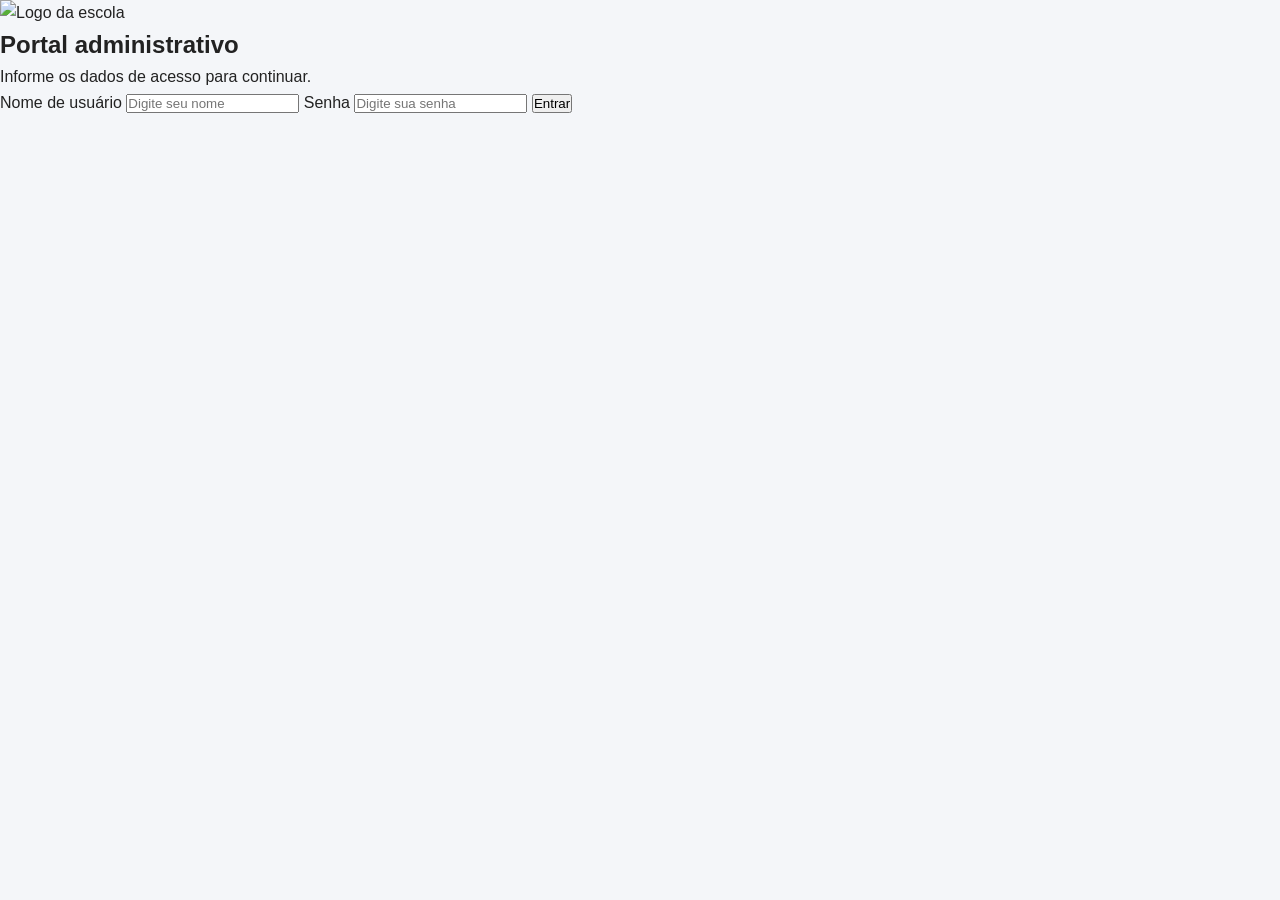
==== admin.html @ ce12b1c9 "Adiciona login e painel administrativo" ====
<!DOCTYPE html>
<html lang="pt-BR">
<head>
    <meta charset="UTF-8">
    <meta name="viewport" content="width=device-width, initial-scale=1.0">
    <title>Painel administrativo</title>
    <link rel="stylesheet" href="style.css">
</head>
<body>

    <script>
        if (sessionStorage.getItem("adminAutorizado") !== "true") {
            window.location.href = "login.html";
        }
    </script>

    <header class="admin-header">
        <img 
            src="imagens/logo-simples.png" 
            alt="Logo da escola"
        >

        <div>
            <span id="nomeAdministrador"></span>
            <button id="btnSair">Sair</button>
        </div>
    </header>

    <main class="admin-container">
        <h1>Painel administrativo</h1>
        <p>Gerencie as informações exibidas no portal escolar.</p>

        <section class="admin-menu">
            <button onclick="mostrarSecao('posts')">
                Gerenciar posts
            </button>

            <button onclick="mostrarSecao('calendario')">
                Gerenciar calendário
            </button>

            <button onclick="mostrarSecao('equipe')">
                Gerenciar equipe
            </button>

            <button onclick="mostrarSecao('interclasse')">
                Gerenciar interclasse
            </button>
        </section>

        <section id="posts" class="admin-secao">
            <h2>Posts do blog</h2>
            <p>Aqui ficará o cadastro, edição e exclusão dos posts.</p>
        </section>

        <section id="calendario" class="admin-secao">
            <h2>Calendário escolar</h2>
            <p>Aqui ficarão eventos, tarefas, trabalhos e jogos.</p>
        </section>

        <section id="equipe" class="admin-secao">
            <h2>Profissionais da escola</h2>
            <p>Aqui será possível cadastrar e editar funcionários.</p>
        </section>

        <section id="interclasse" class="admin-secao">
            <h2>Interclasse</h2>
            <p>Aqui serão gerenciados jogos e classificação.</p>
        </section>
    </main>

    <script src="admin.js"></script>
</body>
</html>
---- style.css ----
:root {
  --azul-marinho: #0d2547;
  --azul-medio: #1e4d8b;
  --azul-claro: #4a90d9;
  --dourado: #d4af37;
  --branco: #ffffff;
  --cinza-claro: #f4f6f9;
  --cinza-medio: #e2e6ea;
  --cinza-texto: #5a6472;
  --sombra: 0 4px 12px rgba(0,0,0,0.08);
}

* {
  margin: 0;
  padding: 0;
  box-sizing: border-box;
}

/* Garante que o rodapé fique sempre colado no final mesmo com pouco conteúdo */
body {
  font-family: 'Segoe UI', Arial, sans-serif;
  background-color: var(--cinza-claro);
  color: #222;
  line-height: 1.6;
  min-height: 100vh;
  display: flex;
  flex-direction: column;
}

main {
  flex: 1;
}

/* HEADER */
.header {
  background-color: var(--azul-marinho);
  position: sticky;
  top: 0;
  z-index: 1000;
  box-shadow: var(--sombra);
}

.header-container {
  max-width: 1200px;
  margin: 0 auto;
  display: flex;
  align-items: center;
  justify-content: space-between;
  padding: 12px 20px;
  flex-wrap: wrap;
}

.logo-link {
  display: flex;
  align-items: center;
  gap: 12px;
  text-decoration: none;
  color: var(--branco);
}

.logo-img {
  width: 44px;
  height: 44px;
  border-radius: 50%;
  object-fit: cover;
  border: none;
  display: block;
}

.school-name {
  font-weight: 600;
  font-size: 16px;
}

.nav {
  display: flex;
  align-items: center;
  gap: 20px;
}

.nav a {
  color: var(--branco);
  text-decoration: none;
  font-size: 15px;
  font-weight: 500;
  padding: 8px 4px;
  border-bottom: 2px solid transparent;
  transition: 0.2s;
}

.nav a:hover,
.nav a.active {
  border-bottom: 2px solid var(--dourado);
  color: var(--dourado);
}

.btn-login {
  background-color: var(--dourado);
  color: #1a1a1a !important;
  font-weight: 600 !important;
  padding: 6px 16px !important;
  border-radius: 20px;
  border-bottom: none !important;
  transition: opacity 0.2s;
}

.btn-login:hover {
  opacity: 0.9;
  border-bottom: none !important;
}

.menu-toggle {
  display: none;
  flex-direction: column;
  gap: 5px;
  background: none;
  border: none;
  cursor: pointer;
}

.menu-toggle span {
  width: 26px;
  height: 3px;
  background-color: var(--branco);
  border-radius: 2px;
}

/* HERO */
.hero {
  background: linear-gradient(135deg, var(--azul-marinho), var(--azul-medio));
  color: var(--branco);
  text-align: center;
  padding: 60px 20px;
}

.hero h1 {
  font-size: 32px;
  margin-bottom: 12px;
}

.hero p {
  font-size: 16px;
  opacity: 0.9;
}

/* PAGE TITLE */
.page-title {
  text-align: center;
  padding: 50px 20px 20px;
  background-color: var(--azul-marinho);
  color: var(--branco);
}

.page-title h1 {
  font-size: 30px;
  margin-bottom: 10px;
}

.page-title p {
  opacity: 0.9;
  font-size: 15px;
}

/* FILTERS */
.filters {
  max-width: 1200px;
  margin: 30px auto 0;
  padding: 0 20px;
  display: flex;
  gap: 10px;
  flex-wrap: wrap;
}

.filter-btn {
  padding: 8px 18px;
  border-radius: 20px;
  border: 1px solid var(--azul-medio);
  background-color: var(--branco);
  color: var(--azul-medio);
  cursor: pointer;
  font-size: 14px;
  transition: 0.2s;
}

.filter-btn.active,
.filter-btn:hover {
  background-color: var(--azul-medio);
  color: var(--branco);
}

/* POSTS */
.posts-grid {
  max-width: 1200px;
  margin: 30px auto 60px;
  padding: 0 20px;
  display: grid;
  grid-template-columns: repeat(3, 1fr);
  gap: 24px;
}

.post-card {
  background-color: var(--branco);
  border-radius: 12px;
  overflow: hidden;
  box-shadow: var(--sombra);
  transition: transform 0.2s;
}

.post-card:hover {
  transform: translateY(-4px);
}

.post-card.hidden {
  display: none;
}

.post-image {
  width: 100%;
  height: 160px;
  object-fit: cover;
}

.post-content {
  padding: 18px;
}

.post-tag {
  display: inline-block;
  font-size: 12px;
  font-weight: 600;
  padding: 4px 10px;
  border-radius: 12px;
  margin-bottom: 10px;
  color: var(--branco);
}

.tag-edital { background-color: #c0392b; }
.tag-gabarito { background-color: #27ae60; }
.tag-comunicado { background-color: var(--azul-medio); }
.tag-evento { background-color: var(--dourado); color: #333; }

.post-content h3 {
  font-size: 18px;
  margin-bottom: 6px;
  color: var(--azul-marinho);
}

.post-date {
  font-size: 13px;
  color: var(--cinza-texto);
  margin-bottom: 10px;
}

.post-excerpt {
  font-size: 14px;
  color: #444;
  margin-bottom: 14px;
}

.post-link {
  font-weight: 600;
  color: var(--azul-medio);
  text-decoration: none;
  font-size: 14px;
}

.post-link:hover {
  text-decoration: underline;
}

/* SECTION HEADING */
.section-heading {
  max-width: 1200px;
  margin: 40px auto 20px;
  padding: 0 20px;
  color: var(--azul-marinho);
  font-size: 22px;
  border-left: 4px solid var(--dourado);
  padding-left: 12px;
}

/* TEAM */
.team-section {
  max-width: 1200px;
  margin: 0 auto;
}

.team-grid {
  max-width: 1200px;
  margin: 0 auto 20px;
  padding: 0 20px;
  display: grid;
  grid-template-columns: repeat(4, 1fr);
  gap: 20px;
}

.team-card {
  background-color: var(--branco);
  border-radius: 12px;
  box-shadow: var(--sombra);
  padding: 20px;
  text-align: center;
}

.team-photo {
  width: 100px;
  height: 100px;
  margin: 0 auto 14px;
  border-radius: 50%;
  object-fit: cover;
  border: 2px solid var(--cinza-medio);
}

.team-card h3 {
  font-size: 16px;
  color: var(--azul-marinho);
  margin-bottom: 4px;
}

.team-role {
  font-size: 13px;
  color: var(--cinza-texto);
}

/* CALENDAR */
.calendar-select-hint {
  max-width: 1200px;
  margin: 30px auto 0;
  padding: 16px 20px;
  display: flex;
  align-items: center;
  gap: 12px;
  flex-wrap: wrap;
}

.calendar-select-hint label {
  font-weight: 600;
  color: var(--azul-marinho);
}

.calendar-select-hint select {
  padding: 8px 12px;
  border-radius: 8px;
  border: 1px solid var(--cinza-medio);
  font-size: 14px;
  color: var(--azul-marinho);
  background-color: var(--branco);
  font-weight: 600;
  cursor: pointer;
}

.calendar-wrapper {
  max-width: 1200px;
  margin: 20px auto 60px;
  padding: 0 20px;
}

.calendar-header {
  text-align: center;
  margin-bottom: 16px;
}

.calendar-header h2 {
  color: var(--azul-marinho);
  font-size: 22px;
}

.calendar-grid {
  display: grid;
  grid-template-columns: repeat(7, 1fr);
  gap: 6px;
  background-color: var(--branco);
  padding: 16px;
  border-radius: 12px;
  box-shadow: var(--sombra);
}

.calendar-day-name {
  text-align: center;
  font-weight: 600;
  color: var(--azul-medio);
  font-size: 13px;
  padding-bottom: 8px;
}

.calendar-day {
  min-height: 70px;
  border-radius: 8px;
  background-color: var(--cinza-claro);
  padding: 6px;
  display: flex;
  flex-direction: column;
  gap: 4px;
  font-size: 12px;
}

.calendar-day.empty {
  background-color: transparent;
}

.day-number {
  font-weight: 600;
  color: #333;
  font-size: 13px;
}

.event-dot {
  font-size: 10px;
  padding: 2px 6px;
  border-radius: 6px;
  color: var(--branco);
  text-align: center;
}

.event-geral { background-color: var(--azul-medio); }
.event-prova { background-color: #d4af37; color: #333; }
.event-trabalho { background-color: #27ae60; }
.event-jogo { background-color: #c0392b; }
.event-reuniao { background-color: #8e44ad; }

.calendar-legend {
  display: flex;
  flex-wrap: wrap;
  gap: 16px;
  margin-top: 18px;
  justify-content: center;
}

.legend-item {
  display: flex;
  align-items: center;
  gap: 6px;
  font-size: 13px;
  color: var(--cinza-texto);
}

.legend-dot {
  width: 12px;
  height: 12px;
  border-radius: 50%;
  display: inline-block;
}

/* INTERCLASSE */
.sport-tabs {
  max-width: 1200px;
  margin: 30px auto 0;
  padding: 0 20px;
  display: flex;
  gap: 12px;
}

.sport-tab {
  flex: 1;
  padding: 14px;
  border: none;
  background-color: var(--branco);
  color: var(--azul-marinho);
  font-weight: 600;
  font-size: 15px;
  border-radius: 10px;
  cursor: pointer;
  box-shadow: var(--sombra);
  transition: 0.2s;
}

.sport-tab.active {
  background-color: var(--azul-marinho);
  color: var(--branco);
}

.sport-content {
  max-width: 1200px;
  margin: 0 auto 60px;
  padding: 0 20px;
}

.table-wrapper {
  max-width: 1200px;
  margin: 0 auto 10px;
  padding: 0 20px;
  overflow-x: auto;
}

.ranking-table,
.scorers-table {
  width: 100%;
  border-collapse: collapse;
  background-color: var(--branco);
  border-radius: 12px;
  overflow: hidden;
  box-shadow: var(--sombra);
  min-width: 500px;
}

.ranking-table th,
.ranking-table td,
.scorers-table th,
.scorers-table td {
  padding: 10px 12px;
  text-align: center;
  font-size: 14px;
}

.ranking-table thead,
.scorers-table thead {
  background-color: var(--azul-marinho);
  color: var(--branco);
}

.ranking-table tbody tr:nth-child(even),
.scorers-table tbody tr:nth-child(even) {
  background-color: var(--cinza-claro);
}

.ranking-table tbody tr:first-child {
  font-weight: 600;
  color: var(--azul-medio);
}

.matches-grid {
  max-width: 1200px;
  margin: 0 auto 20px;
  padding: 0 20px;
  display: grid;
  grid-template-columns: repeat(2, 1fr);
  gap: 16px;
}

.match-card {
  background-color: var(--branco);
  border-radius: 12px;
  box-shadow: var(--sombra);
  padding: 18px;
  border-left: 4px solid var(--azul-medio);
}

.match-card.finished {
  border-left-color: var(--dourado);
}

.match-date {
  font-size: 13px;
  color: var(--cinza-texto);
  margin-bottom: 10px;
}

.match-teams {
  display: flex;
  align-items: center;
  justify-content: center;
  gap: 16px;
  font-weight: 600;
  font-size: 18px;
  color: var(--azul-marinho);
  margin-bottom: 8px;
}

.vs {
  color: var(--cinza-texto);
  font-weight: 400;
  font-size: 14px;
}

.score {
  font-size: 20px;
  color: var(--dourado);
  background-color: var(--azul-marinho);
  padding: 4px 14px;
  border-radius: 8px;
}

.match-scorers,
.match-sets {
  font-size: 13px;
  color: var(--cinza-texto);
  text-align: center;
}

/* CONTACTS */
.contacts-grid {
  max-width: 1200px;
  margin: 40px auto 60px;
  padding: 0 20px;
  display: grid;
  grid-template-columns: repeat(3, 1fr);
  gap: 20px;
}

.contact-card {
  background-color: var(--branco);
  border-radius: 12px;
  box-shadow: var(--sombra);
  padding: 30px 20px;
  text-align: center;
  text-decoration: none;
  color: inherit;
  transition: transform 0.2s;
  display: block;
}

.contact-card:hover {
  transform: translateY(-4px);
}

.contact-icon {
  font-size: 32px;
  margin-bottom: 12px;
}

.contact-card h3 {
  color: var(--azul-marinho);
  font-size: 17px;
  margin-bottom: 8px;
}

.contact-card p {
  font-size: 14px;
  color: var(--cinza-texto);
}

/* FOOTER */
.footer {
  background-color: var(--azul-marinho);
  color: var(--branco);
  text-align: center;
  padding: 30px 20px;
  margin-top: auto;
}

.footer h3 {
  font-size: 16px;
  margin-bottom: 8px;
}

.footer p {
  font-size: 13px;
  opacity: 0.85;
  margin-bottom: 4px;
}

/* RESPONSIVO */
@media (max-width: 992px) {
  .posts-grid { grid-template-columns: repeat(2, 1fr); }
  .team-grid { grid-template-columns: repeat(3, 1fr); }
  .matches-grid { grid-template-columns: 1fr; }
  .contacts-grid { grid-template-columns: repeat(2, 1fr); }
}

@media (max-width: 768px) {
  .menu-toggle { display: flex; }
  .nav {
    display: none;
    flex-direction: column;
    width: 100%;
    background-color: var(--azul-marinho);
    text-align: center;
    padding: 10px 0;
    gap: 0;
  }
  .nav.open { display: flex; }
  .nav a {
    padding: 12px 0;
    width: 100%;
    border-bottom: 1px solid rgba(255,255,255,0.1);
  }
  .btn-login { border-radius: 0; }
  .school-name { font-size: 13px; }
  .hero h1 { font-size: 24px; }
  .posts-grid { grid-template-columns: 1fr; }
  .team-grid { grid-template-columns: repeat(2, 1fr); }
  .calendar-day { min-height: 50px; font-size: 10px; }
  .calendar-day-name { font-size: 11px; }
  .sport-tabs { flex-direction: column; }
  .matches-grid { grid-template-columns: 1fr; }
  .contacts-grid { grid-template-columns: 1fr; }
  .calendar-select-hint { flex-direction: column; align-items: flex-start; }
}

@media (max-width: 480px) {
  .team-grid { grid-template-columns: 1fr; }
  .header-container { padding: 10px 16px; }
  .school-name { display: none; }
}
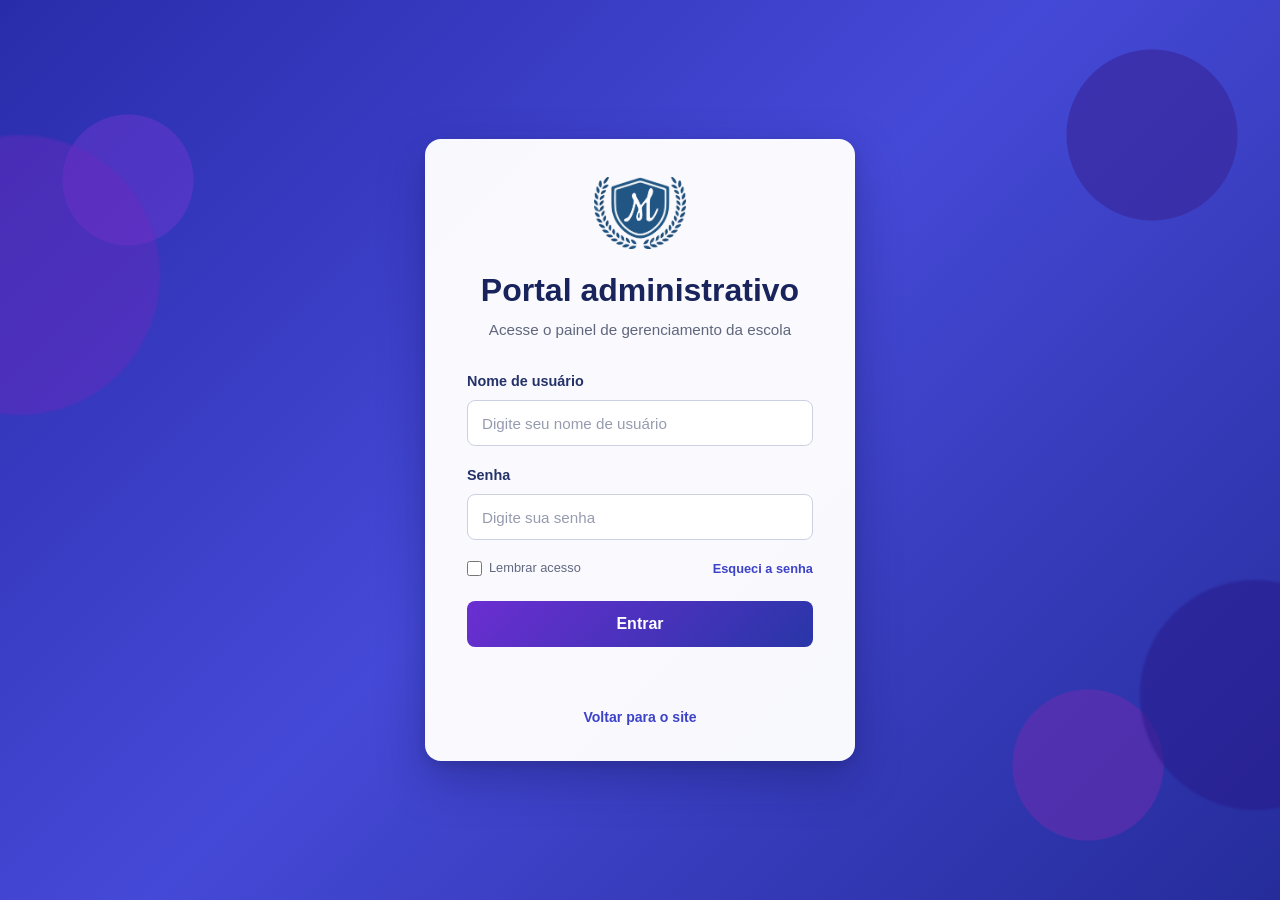
==== commit 79da6670: "Permite navegar pelo site durante a sessão administrativa" ====
--- a/admin.html
+++ b/admin.html
@@ -3,8 +3,10 @@
 <head>
     <meta charset="UTF-8">
     <meta name="viewport" content="width=device-width, initial-scale=1.0">
+
     <title>Painel administrativo</title>
-    <link rel="stylesheet" href="style.css">
+
+    <link rel="stylesheet" href="admin.css">
 </head>
 <body>
 
@@ -15,57 +17,284 @@
     </script>
 
     <header class="admin-header">
-        <img 
-            src="imagens/logo-simples.png" 
-            alt="Logo da escola"
-        >
-
-        <div>
+        <div class="admin-brand">
+            <span class="admin-logo">JM</span>
+            <div>
+                <strong>Portal administrativo</strong>
+                <small>EEEI Prof. Joaquim Andrade Meirelles</small>
+            </div>
+        </div>
+
+        <div class="admin-user">
             <span id="nomeAdministrador"></span>
-            <button id="btnSair">Sair</button>
+            <a href="index.html" class="btn-ver-site">Ver site</a>
+            <button id="btnSair" class="btn-sair">Sair</button>
         </div>
     </header>
 
-    <main class="admin-container">
-        <h1>Painel administrativo</h1>
-        <p>Gerencie as informações exibidas no portal escolar.</p>
-
-        <section class="admin-menu">
-            <button onclick="mostrarSecao('posts')">
-                Gerenciar posts
-            </button>
-
-            <button onclick="mostrarSecao('calendario')">
-                Gerenciar calendário
-            </button>
-
-            <button onclick="mostrarSecao('equipe')">
-                Gerenciar equipe
-            </button>
-
-            <button onclick="mostrarSecao('interclasse')">
-                Gerenciar interclasse
-            </button>
-        </section>
-
-        <section id="posts" class="admin-secao">
-            <h2>Posts do blog</h2>
-            <p>Aqui ficará o cadastro, edição e exclusão dos posts.</p>
-        </section>
-
-        <section id="calendario" class="admin-secao">
-            <h2>Calendário escolar</h2>
-            <p>Aqui ficarão eventos, tarefas, trabalhos e jogos.</p>
-        </section>
-
-        <section id="equipe" class="admin-secao">
-            <h2>Profissionais da escola</h2>
-            <p>Aqui será possível cadastrar e editar funcionários.</p>
-        </section>
-
-        <section id="interclasse" class="admin-secao">
-            <h2>Interclasse</h2>
-            <p>Aqui serão gerenciados jogos e classificação.</p>
+    <main class="admin-layout">
+
+        <aside class="admin-sidebar">
+            <button class="menu-admin ativo" data-secao="inicio">
+                Visão geral
+            </button>
+
+            <button class="menu-admin" data-secao="posts">
+                Posts do blog
+            </button>
+
+            <button class="menu-admin" data-secao="eventos">
+                Calendário
+            </button>
+
+            <button class="menu-admin" data-secao="equipe">
+                Profissionais
+            </button>
+
+            <button class="menu-admin" data-secao="jogos">
+                Interclasse
+            </button>
+            <a href="index.html" class="link-menu-admin">Ver site público</a>
+        </aside>
+
+        <section class="admin-content">
+
+            <section id="inicio" class="secao-admin ativa">
+                <h1>Visão geral</h1>
+                <p class="descricao-admin">
+                    Gerencie as informações apresentadas no portal da escola.
+                </p>
+
+                <div class="cards-resumo">
+                    <div class="card-resumo">
+                        <span id="totalPosts">0</span>
+                        <p>Posts cadastrados</p>
+                    </div>
+
+                    <div class="card-resumo">
+                        <span id="totalEventos">0</span>
+                        <p>Eventos cadastrados</p>
+                    </div>
+
+                    <div class="card-resumo">
+                        <span id="totalEquipe">0</span>
+                        <p>Profissionais cadastrados</p>
+                    </div>
+
+                    <div class="card-resumo">
+                        <span id="totalJogos">0</span>
+                        <p>Jogos cadastrados</p>
+                    </div>
+                </div>
+            </section>
+
+            <section id="posts" class="secao-admin">
+                <div class="titulo-secao">
+                    <div>
+                        <h1>Posts do blog</h1>
+                        <p>Adicione, edite ou remova notícias da escola.</p>
+                    </div>
+
+                    <button class="btn-principal" id="btnNovoPost">
+                        Novo post
+                    </button>
+                </div>
+
+                <form id="formPost" class="form-admin oculto">
+                    <input type="hidden" id="postId">
+
+                    <label for="postTitulo">Título</label>
+                    <input type="text" id="postTitulo" required>
+
+                    <label for="postResumo">Resumo</label>
+                    <textarea id="postResumo" rows="3" required></textarea>
+
+                    <label for="postConteudo">Conteúdo</label>
+                    <textarea id="postConteudo" rows="6" required></textarea>
+
+                    <label for="postImagem">Caminho da imagem</label>
+                    <input
+                        type="text"
+                        id="postImagem"
+                        placeholder="imagens/nome-da-imagem.jpg"
+                    >
+
+                    <label for="postData">Data de publicação</label>
+                    <input type="date" id="postData" required>
+
+                    <div class="acoes-form">
+                        <button type="submit" class="btn-principal">
+                            Salvar post
+                        </button>
+
+                        <button type="button" class="btn-secundario" id="cancelarPost">
+                            Cancelar
+                        </button>
+                    </div>
+                </form>
+
+                <div id="listaPosts" class="lista-admin"></div>
+            </section>
+
+            <section id="eventos" class="secao-admin">
+                <div class="titulo-secao">
+                    <div>
+                        <h1>Calendário escolar</h1>
+                        <p>Gerencie eventos, tarefas, provas e trabalhos.</p>
+                    </div>
+
+                    <button class="btn-principal" id="btnNovoEvento">
+                        Novo evento
+                    </button>
+                </div>
+
+                <form id="formEvento" class="form-admin oculto">
+                    <input type="hidden" id="eventoId">
+
+                    <label for="eventoTitulo">Título</label>
+                    <input type="text" id="eventoTitulo" required>
+
+                    <label for="eventoDescricao">Descrição</label>
+                    <textarea id="eventoDescricao" rows="4" required></textarea>
+
+                    <label for="eventoTipo">Tipo</label>
+                    <select id="eventoTipo" required>
+                        <option value="">Selecione</option>
+                        <option value="Evento escolar">Evento escolar</option>
+                        <option value="Entrega de trabalho">Entrega de trabalho</option>
+                        <option value="Tarefa">Tarefa</option>
+                        <option value="Prova">Prova</option>
+                        <option value="Jogo do interclasse">Jogo do interclasse</option>
+                    </select>
+
+                    <label for="eventoTurma">Turma</label>
+                    <select id="eventoTurma" required>
+                        <option value="Todas">Todas as turmas</option>
+                        <option value="1º A">1º A</option>
+                        <option value="1º B">1º B</option>
+                        <option value="2º A">2º A</option>
+                        <option value="2º B">2º B</option>
+                        <option value="3º A">3º A</option>
+                        <option value="3º B">3º B</option>
+                    </select>
+
+                    <label for="eventoData">Data</label>
+                    <input type="date" id="eventoData" required>
+
+                    <div class="acoes-form">
+                        <button type="submit" class="btn-principal">
+                            Salvar evento
+                        </button>
+
+                        <button type="button" class="btn-secundario" id="cancelarEvento">
+                            Cancelar
+                        </button>
+                    </div>
+                </form>
+
+                <div id="listaEventos" class="lista-admin"></div>
+            </section>
+
+            <section id="equipe" class="secao-admin">
+                <div class="titulo-secao">
+                    <div>
+                        <h1>Profissionais</h1>
+                        <p>Gerencie os profissionais apresentados no site.</p>
+                    </div>
+
+                    <button class="btn-principal" id="btnNovoProfissional">
+                        Novo profissional
+                    </button>
+                </div>
+
+                <form id="formProfissional" class="form-admin oculto">
+                    <input type="hidden" id="profissionalId">
+
+                    <label for="profissionalNome">Nome</label>
+                    <input type="text" id="profissionalNome" required>
+
+                    <label for="profissionalCargo">Cargo</label>
+                    <input type="text" id="profissionalCargo" required>
+
+                    <label for="profissionalDescricao">Descrição</label>
+                    <textarea id="profissionalDescricao" rows="4" required></textarea>
+
+                    <label for="profissionalImagem">Caminho da imagem</label>
+                    <input
+                        type="text"
+                        id="profissionalImagem"
+                        placeholder="imagens/equipe/nome.jpg"
+                    >
+
+                    <div class="acoes-form">
+                        <button type="submit" class="btn-principal">
+                            Salvar profissional
+                        </button>
+
+                        <button type="button" class="btn-secundario" id="cancelarProfissional">
+                            Cancelar
+                        </button>
+                    </div>
+                </form>
+
+                <div id="listaEquipe" class="lista-admin"></div>
+            </section>
+
+            <section id="jogos" class="secao-admin">
+                <div class="titulo-secao">
+                    <div>
+                        <h1>Interclasse</h1>
+                        <p>Cadastre os próximos jogos do interclasse.</p>
+                    </div>
+
+                    <button class="btn-principal" id="btnNovoJogo">
+                        Novo jogo
+                    </button>
+                </div>
+
+                <form id="formJogo" class="form-admin oculto">
+                    <input type="hidden" id="jogoId">
+
+                    <label for="jogoModalidade">Modalidade</label>
+                    <input type="text" id="jogoModalidade" placeholder="Ex.: Futsal" required>
+
+                    <label for="jogoTurmaA">Primeira turma</label>
+                    <input type="text" id="jogoTurmaA" placeholder="Ex.: 2º A" required>
+
+                    <label for="jogoTurmaB">Segunda turma</label>
+                    <input type="text" id="jogoTurmaB" placeholder="Ex.: 3º B" required>
+
+                    <label for="jogoDia">Dia</label>
+                    <input type="date" id="jogoDia" required>
+
+                    <label for="jogoPeriodo">Período</label>
+                    <select id="jogoPeriodo" required>
+                        <option value="">Selecione</option>
+                        <option value="1">1º período</option>
+                        <option value="2">2º período</option>
+                        <option value="3">3º período</option>
+                        <option value="4">4º período</option>
+                        <option value="5">5º período</option>
+                        <option value="6">6º período</option>
+                        <option value="7">7º período</option>
+                        <option value="8">8º período</option>
+                        <option value="9">9º período</option>
+                    </select>
+
+                    <div class="acoes-form">
+                        <button type="submit" class="btn-principal">
+                            Salvar jogo
+                        </button>
+
+                        <button type="button" class="btn-secundario" id="cancelarJogo">
+                            Cancelar
+                        </button>
+                    </div>
+                </form>
+
+                <div id="listaJogos" class="lista-admin"></div>
+            </section>
+
         </section>
     </main>
 
--- a/admin.css
+++ b/admin.css
@@ -0,0 +1,388 @@
+* {
+    box-sizing: border-box;
+}
+
+body {
+    margin: 0;
+    min-height: 100vh;
+    background: #f3f5f8;
+    color: #172d4d;
+    font-family: Arial, Helvetica, sans-serif;
+}
+
+.admin-header {
+    min-height: 76px;
+    padding: 0 5%;
+    display: flex;
+    align-items: center;
+    justify-content: space-between;
+    gap: 20px;
+    background: #102f54;
+    color: #ffffff;
+}
+
+.admin-brand {
+    display: flex;
+    align-items: center;
+    gap: 12px;
+}
+
+.admin-brand small {
+    display: block;
+    margin-top: 4px;
+    color: #d8e3f0;
+    font-size: 12px;
+}
+
+.admin-logo {
+    width: 42px;
+    height: 42px;
+    display: grid;
+    place-items: center;
+    border: 2px solid #ffffff;
+    border-radius: 50%;
+    color: #ffffff;
+    font-weight: bold;
+}
+
+.admin-user {
+    display: flex;
+    align-items: center;
+    gap: 14px;
+    font-size: 14px;
+}
+
+.btn-sair {
+    padding: 9px 18px;
+    border: 0;
+    border-radius: 20px;
+    background: #d9ae27;
+    color: #172d4d;
+    font-weight: bold;
+    cursor: pointer;
+}
+
+.admin-layout {
+    display: flex;
+    min-height: calc(100vh - 76px);
+}
+
+.admin-sidebar {
+    width: 240px;
+    padding: 25px 15px;
+    background: #ffffff;
+    border-right: 1px solid #dce2ea;
+}
+
+.menu-admin {
+    width: 100%;
+    padding: 14px 16px;
+    margin-bottom: 8px;
+    border: 0;
+    border-radius: 7px;
+    background: transparent;
+    color: #294566;
+    text-align: left;
+    font-size: 15px;
+    cursor: pointer;
+}
+
+.menu-admin:hover,
+.menu-admin.ativo {
+    background: #102f54;
+    color: #ffffff;
+}
+
+.admin-content {
+    width: 100%;
+    max-width: 1200px;
+    padding: 38px;
+}
+
+.secao-admin {
+    display: none;
+}
+
+.secao-admin.ativa {
+    display: block;
+}
+
+.secao-admin h1 {
+    margin: 0 0 8px;
+    color: #102f54;
+    font-size: 28px;
+}
+
+.descricao-admin,
+.titulo-secao p {
+    margin: 0;
+    color: #697588;
+}
+
+.titulo-secao {
+    display: flex;
+    align-items: center;
+    justify-content: space-between;
+    gap: 20px;
+    margin-bottom: 28px;
+}
+
+.cards-resumo {
+    display: grid;
+    grid-template-columns: repeat(4, 1fr);
+    gap: 18px;
+    margin-top: 30px;
+}
+
+.card-resumo {
+    padding: 24px;
+    background: #ffffff;
+    border-left: 5px solid #d9ae27;
+    border-radius: 8px;
+    box-shadow: 0 3px 12px rgba(16, 47, 84, 0.08);
+}
+
+.card-resumo span {
+    display: block;
+    color: #102f54;
+    font-size: 32px;
+    font-weight: bold;
+}
+
+.card-resumo p {
+    margin: 8px 0 0;
+    color: #697588;
+}
+
+.btn-principal,
+.btn-secundario {
+    padding: 11px 18px;
+    border-radius: 6px;
+    font-size: 14px;
+    font-weight: bold;
+    cursor: pointer;
+}
+
+.btn-principal {
+    border: 0;
+    background: #102f54;
+    color: #ffffff;
+}
+
+.btn-principal:hover {
+    background: #1b4778;
+}
+
+.btn-secundario {
+    border: 1px solid #bcc8d5;
+    background: #ffffff;
+    color: #294566;
+}
+
+.form-admin {
+    max-width: 700px;
+    padding: 25px;
+    margin-bottom: 28px;
+    background: #ffffff;
+    border-radius: 8px;
+    box-shadow: 0 3px 12px rgba(16, 47, 84, 0.08);
+}
+
+.form-admin.oculto {
+    display: none;
+}
+
+.form-admin label {
+    display: block;
+    margin: 15px 0 6px;
+    color: #294566;
+    font-size: 14px;
+    font-weight: bold;
+}
+
+.form-admin input,
+.form-admin textarea,
+.form-admin select {
+    width: 100%;
+    padding: 11px 12px;
+    border: 1px solid #cbd4df;
+    border-radius: 5px;
+    background: #ffffff;
+    color: #172d4d;
+    font: inherit;
+}
+
+.form-admin textarea {
+    resize: vertical;
+}
+
+.form-admin input:focus,
+.form-admin textarea:focus,
+.form-admin select:focus {
+    border-color: #d9ae27;
+    outline: 3px solid rgba(217, 174, 39, 0.18);
+}
+
+.acoes-form {
+    display: flex;
+    gap: 10px;
+    margin-top: 22px;
+}
+
+.lista-admin {
+    display: grid;
+    gap: 14px;
+}
+
+.item-admin {
+    display: flex;
+    align-items: center;
+    justify-content: space-between;
+    gap: 20px;
+    padding: 18px 20px;
+    background: #ffffff;
+    border-radius: 8px;
+    box-shadow: 0 3px 12px rgba(16, 47, 84, 0.07);
+}
+
+.item-admin h3 {
+    margin: 0 0 7px;
+    color: #102f54;
+}
+
+.item-admin p {
+    margin: 4px 0;
+    color: #697588;
+    line-height: 1.4;
+}
+
+.item-acoes {
+    display: flex;
+    flex-shrink: 0;
+    gap: 8px;
+}
+
+.btn-editar,
+.btn-excluir {
+    padding: 8px 12px;
+    border-radius: 5px;
+    cursor: pointer;
+    font-weight: bold;
+}
+
+.btn-editar {
+    border: 1px solid #315f91;
+    background: #ffffff;
+    color: #315f91;
+}
+
+.btn-excluir {
+    border: 1px solid #c0392b;
+    background: #ffffff;
+    color: #c0392b;
+}
+
+.vazio {
+    padding: 25px;
+    background: #ffffff;
+    border-radius: 8px;
+    color: #697588;
+    text-align: center;
+}
+
+@media (max-width: 800px) {
+    .admin-header {
+        padding: 15px 20px;
+        align-items: flex-start;
+        flex-direction: column;
+    }
+
+    .admin-user {
+        width: 100%;
+        justify-content: space-between;
+    }
+
+    .admin-layout {
+        display: block;
+    }
+
+    .admin-sidebar {
+        width: 100%;
+        display: flex;
+        gap: 8px;
+        overflow-x: auto;
+        border-right: 0;
+        border-bottom: 1px solid #dce2ea;
+    }
+
+    .menu-admin {
+        min-width: max-content;
+        margin: 0;
+    }
+
+    .admin-content {
+        padding: 25px 18px;
+    }
+
+    .cards-resumo {
+        grid-template-columns: repeat(2, 1fr);
+    }
+
+    .titulo-secao {
+        align-items: flex-start;
+        flex-direction: column;
+    }
+
+    .item-admin {
+        align-items: flex-start;
+        flex-direction: column;
+    }
+}
+
+@media (max-width: 480px) {
+    .cards-resumo {
+        grid-template-columns: 1fr;
+    }
+
+    .item-acoes {
+        width: 100%;
+    }
+
+    .btn-editar,
+    .btn-excluir {
+        flex: 1;
+    }
+}
+
+.btn-ver-site {
+    padding: 9px 15px;
+    border: 1px solid rgba(255, 255, 255, 0.7);
+    border-radius: 20px;
+    color: #ffffff;
+    font-size: 13px;
+    font-weight: bold;
+    text-decoration: none;
+    transition: background 0.2s, color 0.2s;
+}
+
+.btn-ver-site:hover {
+    background: #ffffff;
+    color: #102f54;
+}
+
+.link-menu-admin {
+    display: block;
+    width: 100%;
+    padding: 14px 16px;
+    margin-top: 22px;
+    border-top: 1px solid #dce2ea;
+    color: #315f91;
+    font-size: 15px;
+    font-weight: bold;
+    text-decoration: none;
+}
+
+.link-menu-admin:hover {
+    color: #102f54;
+    text-decoration: underline;
+}
